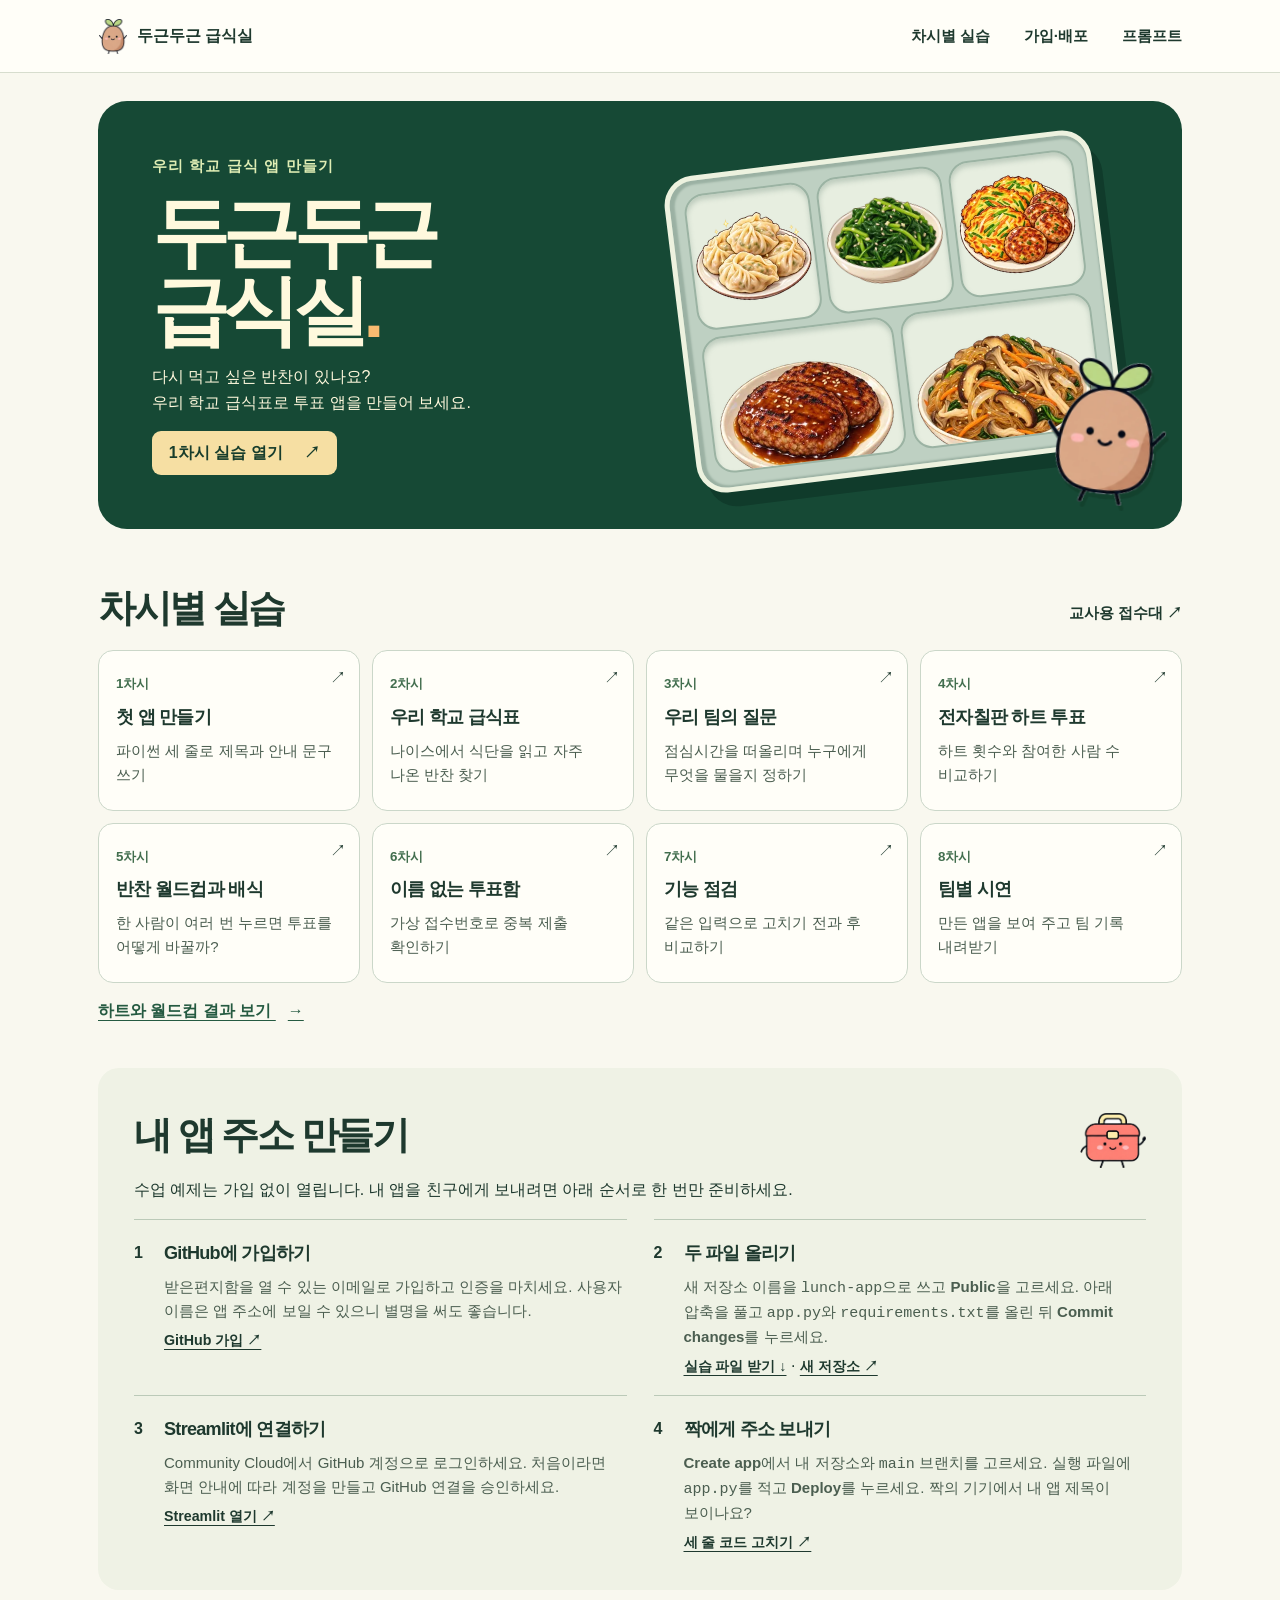
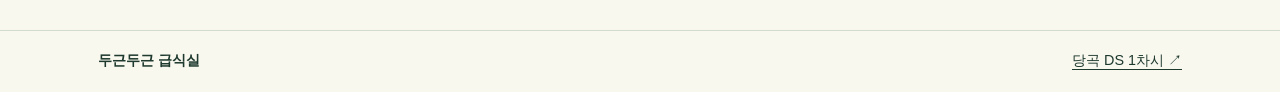
==== index.html @ 765007df "Publish the eight-session Streamlit lunch lab and first-app setup" ====
<!doctype html><html lang="ko"><head><meta charset="utf-8"><meta name="viewport" content="width=device-width,initial-scale=1"><meta name="theme-color" content="#174d3b"><title>두근두근 급식실 · 우리 학교 급식 앱 만들기</title><link rel="icon" href="assets/dugeun.webp"><link rel="stylesheet" href="site.css"></head><body>
<header><div class="bar"><a class="brand" href="./"><img src="assets/dugeun.webp" alt="">두근두근 급식실</a><nav aria-label="수업 메뉴"><a href="#lessons">차시별 실습</a><a href="#signup">가입·배포</a><a href="prompts.html">프롬프트</a></nav></div></header>
<main><section class="cover">
<div class="covercopy"><p class="class">우리 학교 급식 앱 만들기</p><h1>두근두근<br>급식실<span>.</span></h1><p>다시 먹고 싶은 반찬이 있나요?<br>우리 학교 급식표로 투표 앱을 만들어 보세요.</p><a class="btn light" href="lab/?lesson=1">1차시 실습 열기 <b>↗</b></a></div>
<div class="art" aria-hidden="true"><div class="tray"><div><img src="src/그림/3.webp" alt=""></div><div><img src="src/그림/4.webp" alt=""></div><div><img src="src/그림/7.webp" alt=""></div><div><img src="src/그림/1.webp" alt=""></div><div><img src="src/그림/0.webp" alt=""></div></div><img class="mascot" src="assets/dugeun.webp" alt=""></div></section>
<section id="lessons"><div class="section-title"><h2>차시별 실습</h2><a href="lab/?lesson=10">교사용 접수대 ↗</a></div><div class="units">
<a class="unit" href="lab/?lesson=1"><small>1차시</small><h3>첫 앱 만들기</h3><p>파이썬 세 줄로 제목과 안내 문구 쓰기</p><span aria-hidden="true">↗</span></a>
<a class="unit" href="lab/?lesson=2"><small>2차시</small><h3>우리 학교 급식표</h3><p>나이스에서 식단을 읽고 자주 나온 반찬 찾기</p><span aria-hidden="true">↗</span></a>
<a class="unit" href="lab/?lesson=3"><small>3차시</small><h3>우리 팀의 질문</h3><p>점심시간을 떠올리며 누구에게 무엇을 물을지 정하기</p><span aria-hidden="true">↗</span></a>
<a class="unit" href="lab/?lesson=4"><small>4차시</small><h3>전자칠판 하트 투표</h3><p>하트 횟수와 참여한 사람 수 비교하기</p><span aria-hidden="true">↗</span></a>
<a class="unit" href="lab/?lesson=5"><small>5차시</small><h3>반찬 월드컵과 배식</h3><p>한 사람이 여러 번 누르면 투표를 어떻게 바꿀까?</p><span aria-hidden="true">↗</span></a>
<a class="unit" href="lab/?lesson=6"><small>6차시</small><h3>이름 없는 투표함</h3><p>가상 접수번호로 중복 제출 확인하기</p><span aria-hidden="true">↗</span></a>
<a class="unit" href="lab/?lesson=7"><small>7차시</small><h3>기능 점검</h3><p>같은 입력으로 고치기 전과 후 비교하기</p><span aria-hidden="true">↗</span></a>
<a class="unit" href="lab/?lesson=8"><small>8차시</small><h3>팀별 시연</h3><p>만든 앱을 보여 주고 팀 기록 내려받기</p><span aria-hidden="true">↗</span></a>
</div><a class="results" href="lab/?lesson=9">하트와 월드컵 결과 보기 <b>→</b></a></section>
<section id="signup"><div class="section-title"><h2>내 앱 주소 만들기</h2><img src="assets/ttukttak.webp" alt=""></div><p>수업 예제는 가입 없이 열립니다. 내 앱을 친구에게 보내려면 아래 순서로 한 번만 준비하세요.</p><ol class="steps">
<li><h3>GitHub에 가입하기</h3><p>받은편지함을 열 수 있는 이메일로 가입하고 인증을 마치세요. 사용자 이름은 앱 주소에 보일 수 있으니 별명을 써도 좋습니다.</p><a href="https://github.com/signup">GitHub 가입 ↗</a></li>
<li><h3>두 파일 올리기</h3><p>새 저장소 이름을 <code>lunch-app</code>으로 쓰고 <b>Public</b>을 고르세요. 아래 압축을 풀고 <code>app.py</code>와 <code>requirements.txt</code>를 올린 뒤 <b>Commit changes</b>를 누르세요.</p><a href="starter/급식앱_첫파일.zip" download>실습 파일 받기 ↓</a> · <a href="https://github.com/new">새 저장소 ↗</a></li>
<li><h3>Streamlit에 연결하기</h3><p>Community Cloud에서 GitHub 계정으로 로그인하세요. 처음이라면 화면 안내에 따라 계정을 만들고 GitHub 연결을 승인하세요.</p><a href="https://share.streamlit.io/">Streamlit 열기 ↗</a></li>
<li><h3>짝에게 주소 보내기</h3><p><b>Create app</b>에서 내 저장소와 <code>main</code> 브랜치를 고르세요. 실행 파일에 <code>app.py</code>를 적고 <b>Deploy</b>를 누르세요. 짝의 기기에서 내 앱 제목이 보이나요?</p><a href="lab/?lesson=1">세 줄 코드 고치기 ↗</a></li>
</ol></section></main><footer><div><strong>두근두근 급식실</strong><a href="https://greatsong.github.io/ds-danggok-2026/lesson01.html">당곡 DS 1차시 ↗</a></div></footer></body></html>
---- site.css ----
*{box-sizing:border-box}html{scroll-behavior:smooth}body{margin:0;background:#f9f8ef;color:#1e392e;font:16px/1.6 Pretendard,-apple-system,BlinkMacSystemFont,"Apple SD Gothic Neo","Noto Sans KR",sans-serif;word-break:keep-all}a{color:inherit;text-underline-offset:4px}a:focus-visible{outline:3px solid #d77824;outline-offset:3px}header{border-bottom:1px solid #d7ddce;background:#fffef8}.bar,main,footer>div{max-width:1180px;margin:auto;padding:0 clamp(18px,4vw,48px)}.bar{display:flex;align-items:center;justify-content:space-between;min-height:72px}.brand{display:flex;gap:9px;align-items:center;font-weight:800;text-decoration:none}.brand img{width:30px;height:35px;object-fit:contain}nav{display:flex;gap:clamp(10px,3vw,34px)}nav a,.section-title a{font-weight:650;font-size:.94rem;text-decoration:none}nav a:hover,.section-title a:hover{text-decoration:underline}.cover{background:#164935;color:#fff9dd;border-radius:29px;margin:28px 0 48px;display:grid;grid-template-columns:1fr 1fr;align-items:center;overflow:hidden;min-height:369px}.covercopy{padding:clamp(26px,4.2vw,58px);padding-right:4px}.covercopy .class{font-weight:650;font-size:.91rem;letter-spacing:.08em;color:#dfedb4}.covercopy h1{font-size:clamp(3.35rem,6vw,5.35rem);line-height:1.01;letter-spacing:-.085em;margin:10px 0 15px}.covercopy h1 span{color:#f9bb70}.covercopy p{margin:0 0 16px;line-height:1.6}.btn{display:inline-flex;align-items:center;gap:21px;padding:9px 17px;border-radius:9px;text-decoration:none;font-weight:750}.light{background:#f6dfa3;color:#173d2c}.art{position:relative;align-self:stretch;display:grid;place-items:center;padding:26px 34px 34px 0}.tray{width:100%;max-width:430px;aspect-ratio:1.35;background:#bed0c2;border:5px solid #edf2df;border-radius:30px;box-shadow:inset 2px 1px 2px 3px #9bb1a3,9px 15px 0 #103b2b;transform:rotate(-7deg);display:grid;grid-template-columns:repeat(6,1fr);grid-template-rows:repeat(2,1fr);gap:7px;padding:14px}.tray div{min-height:0;min-width:0;grid-column:span 2;border-radius:20px;background:#e7eee0;border:2px solid #9bb3a3;box-shadow:inset 0 4px 5px #82998c65;display:grid;place-items:center;overflow:hidden}.tray div:nth-child(n+4){grid-column:span 3}.tray img{height:98%;width:98%;object-fit:contain}.mascot{position:absolute;right:3%;bottom:4%;width:22%;height:37%;object-fit:contain;transform:rotate(6deg);filter:drop-shadow(3px 5px 0 #103a2790)}section[id]{scroll-margin-top:20px}.section-title{display:flex;align-items:center;justify-content:space-between}.section-title img{height:55px}.section-title h2{font-size:clamp(1.65rem,3.3vw,2.4rem);letter-spacing:-.065em;margin:0 0 12px}.units{display:grid;grid-template-columns:repeat(4,1fr);gap:12px}.unit{position:relative;text-decoration:none;background:#fffef8;border:1px solid #cbd7c9;border-radius:15px;padding:19px 17px;min-height:145px}.unit:hover{border-color:#377e54;background:#edf3de}.unit small{color:#426e4e;font-weight:700}.unit h3,.steps h3{font-size:1.13rem;letter-spacing:-.04em;margin:7px 0}.unit p,.steps p{font-size:.94rem;line-height:1.6;margin:4px 0;color:#4b5e50}.unit span{position:absolute;top:14px;right:13px}.results{display:inline-block;margin:15px 0 30px;font-weight:650;color:#255a41}.results b{padding-left:12px}#signup{background:#eff2e5;border-radius:21px;margin:14px 0 40px;padding:clamp(18px,3.4vw,36px)}#signup>p{margin:0 0 16px}.steps{list-style:none;counter-reset:step;display:grid;grid-template-columns:1fr 1fr;gap:16px 27px;margin:0;padding:0}.steps li{counter-increment:step;border-top:1px solid #bbcab8;padding:12px 0 0 30px;position:relative}.steps li:before{content:counter(step);position:absolute;left:0;top:20px;font-weight:700}.steps a{font-size:.89rem;font-weight:650}.steps code{overflow-wrap:anywhere}footer{border-top:1px solid #d3dbce}footer>div{display:flex;justify-content:space-between;padding-top:18px;padding-bottom:23px;font-size:.9rem}@media(max-width:800px){.units{grid-template-columns:repeat(2,1fr)}.cover{min-height:300px}.art{padding:15px}.tray{border-radius:20px;gap:5px;padding:9px}}@media(max-width:550px){.bar{flex-wrap:wrap;padding-top:10px;padding-bottom:9px;gap:6px;min-height:60px}.brand{font-size:.95rem}.brand img{width:22px;height:26px}nav{gap:12px}nav a{font-size:.81rem}.cover{grid-template-columns:1fr;position:relative;margin-top:16px;margin-bottom:32px}.covercopy{padding:22px 23px 26px;z-index:1}.covercopy h1{font-size:3.45rem}.covercopy p:not(.class){font-size:.91rem}.art{position:absolute;right:-3%;width:50%;height:54%;top:8%;opacity:.98}.tray{border-width:3px;gap:3px;padding:5px;border-radius:13px}.tray div{border-radius:9px}.unit{padding:13px;min-height:130px}.unit h3{font-size:1.04rem}.unit p{font-size:.85rem}.units{gap:8px}.steps{grid-template-columns:1fr}.section-title a{font-size:.81rem}}@media(prefers-reduced-motion:reduce){html{scroll-behavior:auto}}
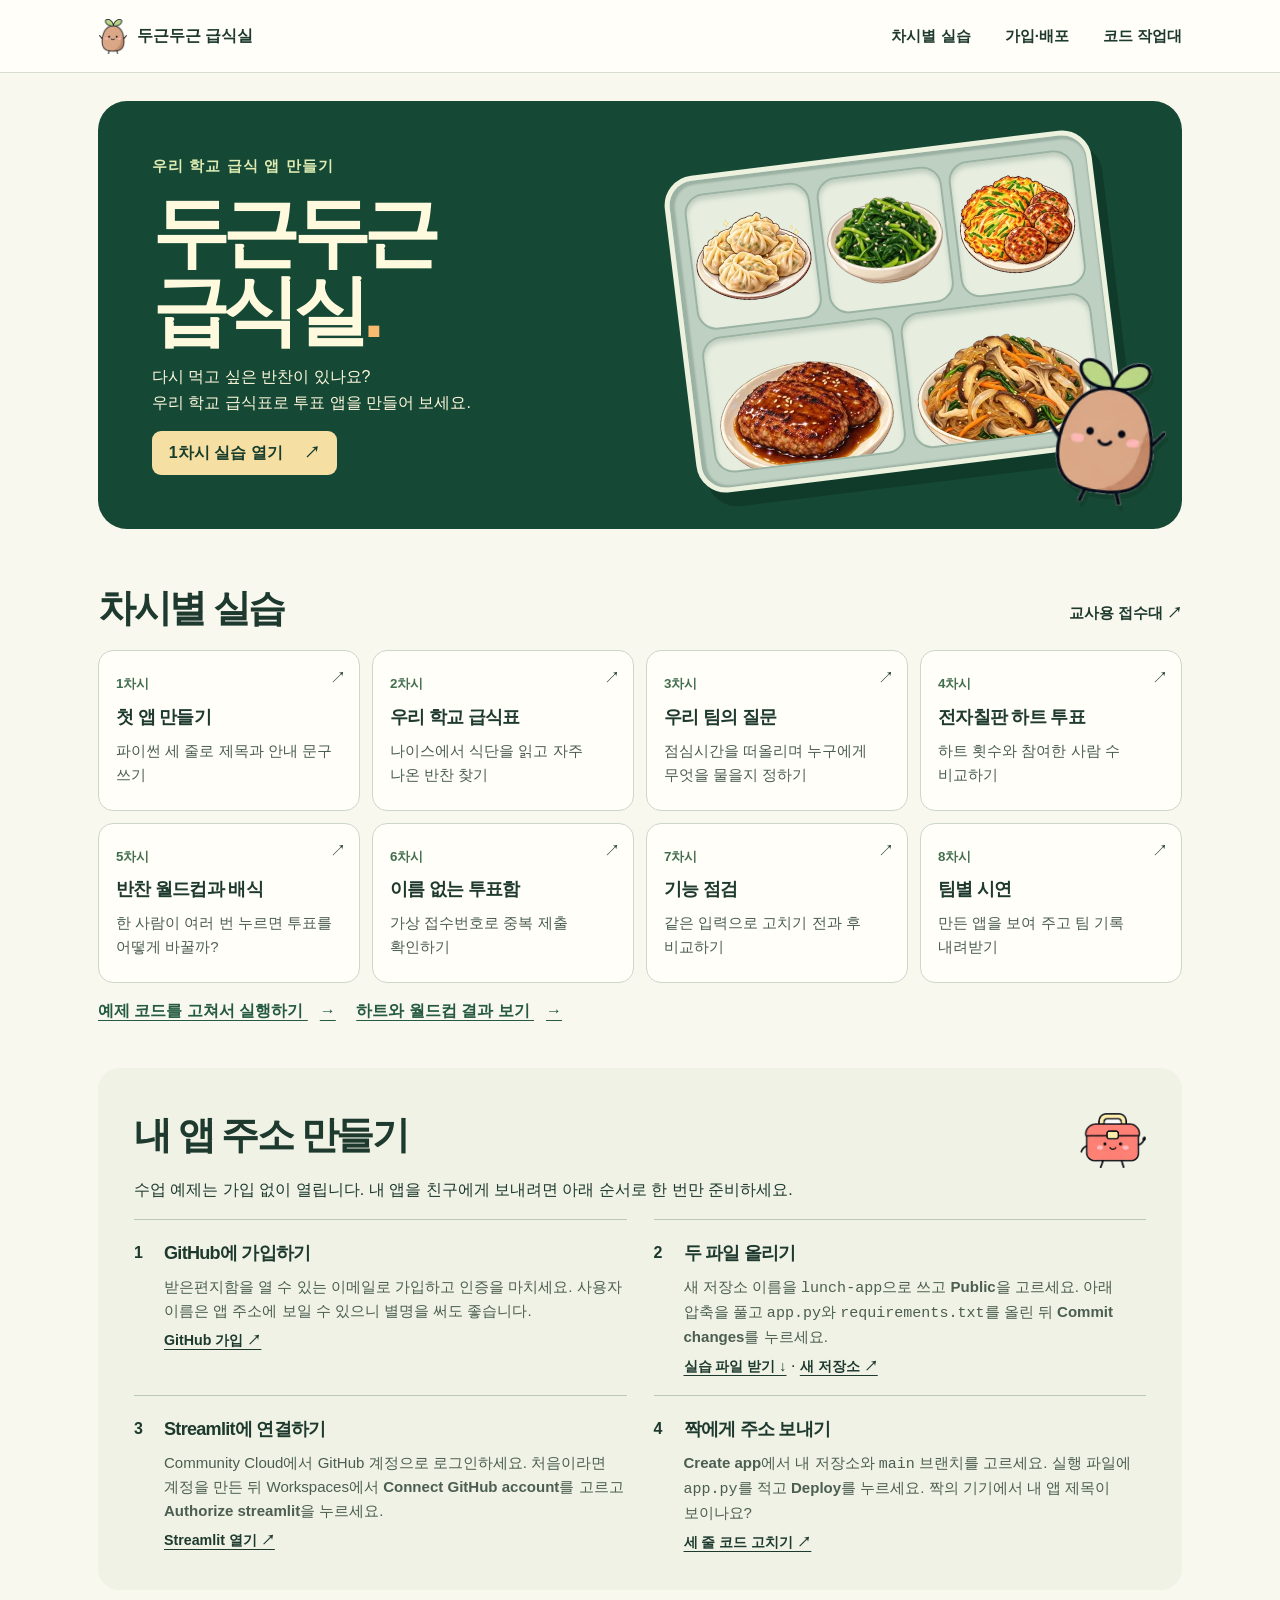
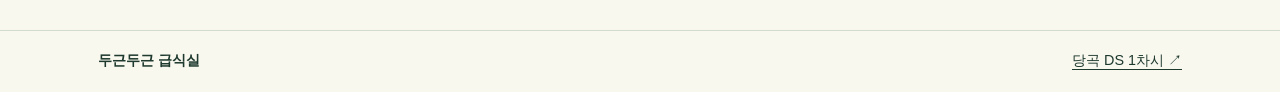
==== commit 9bd563a4: "Add a Python workbench with nine editable examples and classroom checks" ====
--- a/index.html
+++ b/index.html
@@ -1,5 +1,5 @@
 <!doctype html><html lang="ko"><head><meta charset="utf-8"><meta name="viewport" content="width=device-width,initial-scale=1"><meta name="theme-color" content="#174d3b"><title>두근두근 급식실 · 우리 학교 급식 앱 만들기</title><link rel="icon" href="assets/dugeun.webp"><link rel="stylesheet" href="site.css"></head><body>
-<header><div class="bar"><a class="brand" href="./"><img src="assets/dugeun.webp" alt="">두근두근 급식실</a><nav aria-label="수업 메뉴"><a href="#lessons">차시별 실습</a><a href="#signup">가입·배포</a><a href="prompts.html">프롬프트</a></nav></div></header>
+<header><div class="bar"><a class="brand" href="./"><img src="assets/dugeun.webp" alt="">두근두근 급식실</a><nav aria-label="수업 메뉴"><a href="#lessons">차시별 실습</a><a href="#signup">가입·배포</a><a href="workshop/">코드 작업대</a></nav></div></header>
 <main><section class="cover">
 <div class="covercopy"><p class="class">우리 학교 급식 앱 만들기</p><h1>두근두근<br>급식실<span>.</span></h1><p>다시 먹고 싶은 반찬이 있나요?<br>우리 학교 급식표로 투표 앱을 만들어 보세요.</p><a class="btn light" href="lab/?lesson=1">1차시 실습 열기 <b>↗</b></a></div>
 <div class="art" aria-hidden="true"><div class="tray"><div><img src="src/그림/3.webp" alt=""></div><div><img src="src/그림/4.webp" alt=""></div><div><img src="src/그림/7.webp" alt=""></div><div><img src="src/그림/1.webp" alt=""></div><div><img src="src/그림/0.webp" alt=""></div></div><img class="mascot" src="assets/dugeun.webp" alt=""></div></section>
@@ -12,10 +12,10 @@
 <a class="unit" href="lab/?lesson=6"><small>6차시</small><h3>이름 없는 투표함</h3><p>가상 접수번호로 중복 제출 확인하기</p><span aria-hidden="true">↗</span></a>
 <a class="unit" href="lab/?lesson=7"><small>7차시</small><h3>기능 점검</h3><p>같은 입력으로 고치기 전과 후 비교하기</p><span aria-hidden="true">↗</span></a>
 <a class="unit" href="lab/?lesson=8"><small>8차시</small><h3>팀별 시연</h3><p>만든 앱을 보여 주고 팀 기록 내려받기</p><span aria-hidden="true">↗</span></a>
-</div><a class="results" href="lab/?lesson=9">하트와 월드컵 결과 보기 <b>→</b></a></section>
+</div><a class="results" href="workshop/">예제 코드를 고쳐서 실행하기 <b>→</b></a> <span aria-hidden="true">　</span><a class="results" href="lab/?lesson=9">하트와 월드컵 결과 보기 <b>→</b></a></section>
 <section id="signup"><div class="section-title"><h2>내 앱 주소 만들기</h2><img src="assets/ttukttak.webp" alt=""></div><p>수업 예제는 가입 없이 열립니다. 내 앱을 친구에게 보내려면 아래 순서로 한 번만 준비하세요.</p><ol class="steps">
 <li><h3>GitHub에 가입하기</h3><p>받은편지함을 열 수 있는 이메일로 가입하고 인증을 마치세요. 사용자 이름은 앱 주소에 보일 수 있으니 별명을 써도 좋습니다.</p><a href="https://github.com/signup">GitHub 가입 ↗</a></li>
 <li><h3>두 파일 올리기</h3><p>새 저장소 이름을 <code>lunch-app</code>으로 쓰고 <b>Public</b>을 고르세요. 아래 압축을 풀고 <code>app.py</code>와 <code>requirements.txt</code>를 올린 뒤 <b>Commit changes</b>를 누르세요.</p><a href="starter/급식앱_첫파일.zip" download>실습 파일 받기 ↓</a> · <a href="https://github.com/new">새 저장소 ↗</a></li>
-<li><h3>Streamlit에 연결하기</h3><p>Community Cloud에서 GitHub 계정으로 로그인하세요. 처음이라면 화면 안내에 따라 계정을 만들고 GitHub 연결을 승인하세요.</p><a href="https://share.streamlit.io/">Streamlit 열기 ↗</a></li>
+<li><h3>Streamlit에 연결하기</h3><p>Community Cloud에서 GitHub 계정으로 로그인하세요. 처음이라면 계정을 만든 뒤 Workspaces에서 <b>Connect GitHub account</b>를 고르고 <b>Authorize streamlit</b>을 누르세요.</p><a href="https://share.streamlit.io/">Streamlit 열기 ↗</a></li>
 <li><h3>짝에게 주소 보내기</h3><p><b>Create app</b>에서 내 저장소와 <code>main</code> 브랜치를 고르세요. 실행 파일에 <code>app.py</code>를 적고 <b>Deploy</b>를 누르세요. 짝의 기기에서 내 앱 제목이 보이나요?</p><a href="lab/?lesson=1">세 줄 코드 고치기 ↗</a></li>
 </ol></section></main><footer><div><strong>두근두근 급식실</strong><a href="https://greatsong.github.io/ds-danggok-2026/lesson01.html">당곡 DS 1차시 ↗</a></div></footer></body></html>
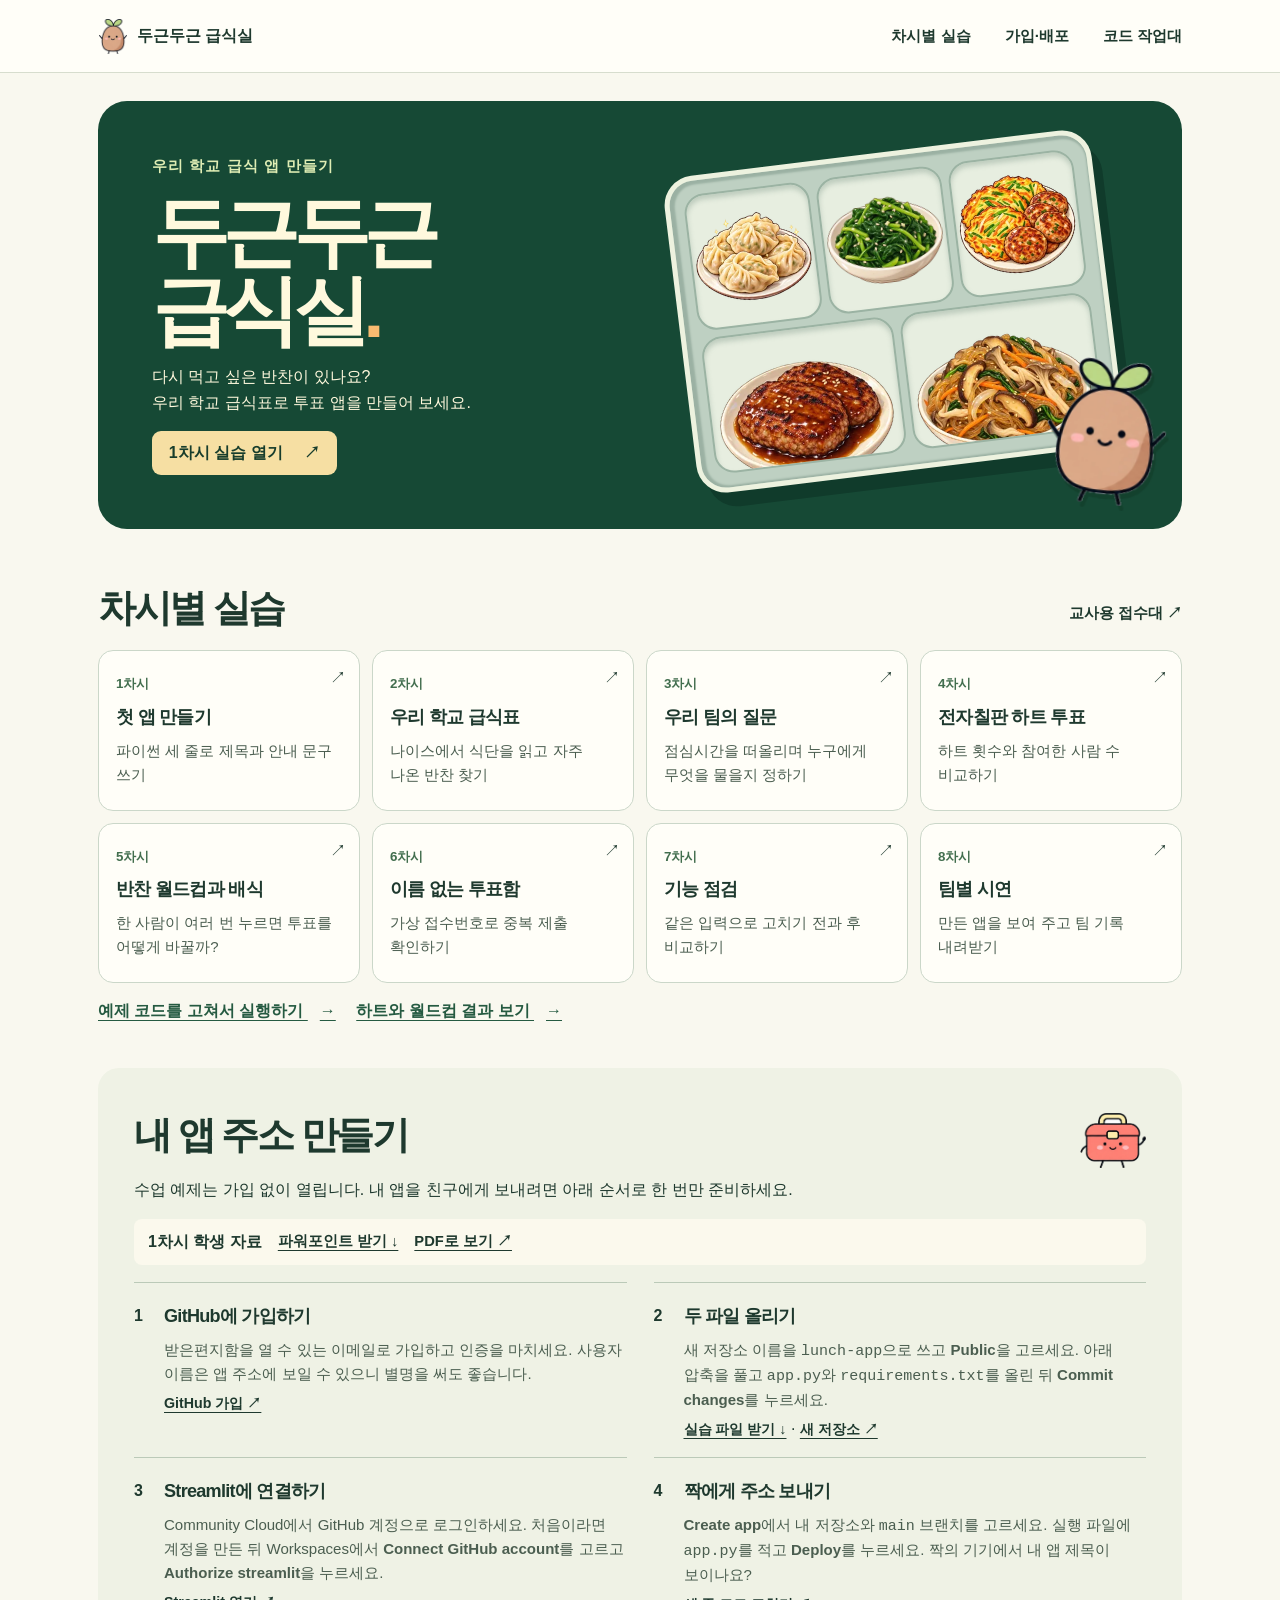
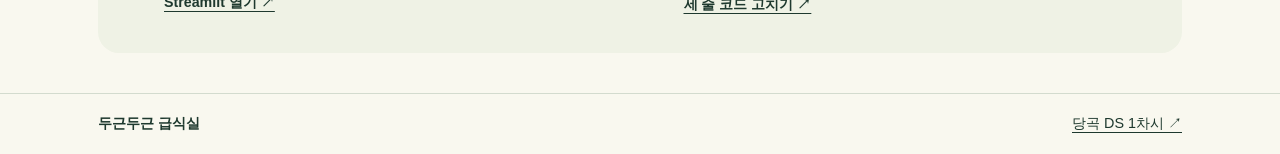
==== commit cae88982: "Link the first lesson slide deck and PDF from the signup guide" ====
--- a/index.html
+++ b/index.html
@@ -13,7 +13,7 @@
 <a class="unit" href="lab/?lesson=7"><small>7차시</small><h3>기능 점검</h3><p>같은 입력으로 고치기 전과 후 비교하기</p><span aria-hidden="true">↗</span></a>
 <a class="unit" href="lab/?lesson=8"><small>8차시</small><h3>팀별 시연</h3><p>만든 앱을 보여 주고 팀 기록 내려받기</p><span aria-hidden="true">↗</span></a>
 </div><a class="results" href="workshop/">예제 코드를 고쳐서 실행하기 <b>→</b></a> <span aria-hidden="true">　</span><a class="results" href="lab/?lesson=9">하트와 월드컵 결과 보기 <b>→</b></a></section>
-<section id="signup"><div class="section-title"><h2>내 앱 주소 만들기</h2><img src="assets/ttukttak.webp" alt=""></div><p>수업 예제는 가입 없이 열립니다. 내 앱을 친구에게 보내려면 아래 순서로 한 번만 준비하세요.</p><ol class="steps">
+<section id="signup"><div class="section-title"><h2>내 앱 주소 만들기</h2><img src="assets/ttukttak.webp" alt=""></div><p>수업 예제는 가입 없이 열립니다. 내 앱을 친구에게 보내려면 아래 순서로 한 번만 준비하세요.</p><div class="deck"><strong>1차시 학생 자료</strong> <a href="lesson01/%EB%91%90%EA%B7%BC%EB%91%90%EA%B7%BC%20%EA%B8%89%EC%8B%9D%EC%8B%A4_%ED%95%99%EC%83%9D%EC%9A%A9%201%EC%B0%A8%EC%8B%9C_ChatGPT_2026-11-21_1106_KST.pptx">파워포인트 받기 ↓</a> <a href="lesson01/%EB%91%90%EA%B7%BC%EB%91%90%EA%B7%BC%20%EA%B8%89%EC%8B%9D%EC%8B%A4_%ED%95%99%EC%83%9D%EC%9A%A9%201%EC%B0%A8%EC%8B%9C_ChatGPT_2026-11-21_1106_KST.pdf">PDF로 보기 ↗</a></div><ol class="steps">
 <li><h3>GitHub에 가입하기</h3><p>받은편지함을 열 수 있는 이메일로 가입하고 인증을 마치세요. 사용자 이름은 앱 주소에 보일 수 있으니 별명을 써도 좋습니다.</p><a href="https://github.com/signup">GitHub 가입 ↗</a></li>
 <li><h3>두 파일 올리기</h3><p>새 저장소 이름을 <code>lunch-app</code>으로 쓰고 <b>Public</b>을 고르세요. 아래 압축을 풀고 <code>app.py</code>와 <code>requirements.txt</code>를 올린 뒤 <b>Commit changes</b>를 누르세요.</p><a href="starter/급식앱_첫파일.zip" download>실습 파일 받기 ↓</a> · <a href="https://github.com/new">새 저장소 ↗</a></li>
 <li><h3>Streamlit에 연결하기</h3><p>Community Cloud에서 GitHub 계정으로 로그인하세요. 처음이라면 계정을 만든 뒤 Workspaces에서 <b>Connect GitHub account</b>를 고르고 <b>Authorize streamlit</b>을 누르세요.</p><a href="https://share.streamlit.io/">Streamlit 열기 ↗</a></li>
--- a/site.css
+++ b/site.css
@@ -1 +1,2 @@
 *{box-sizing:border-box}html{scroll-behavior:smooth}body{margin:0;background:#f9f8ef;color:#1e392e;font:16px/1.6 Pretendard,-apple-system,BlinkMacSystemFont,"Apple SD Gothic Neo","Noto Sans KR",sans-serif;word-break:keep-all}a{color:inherit;text-underline-offset:4px}a:focus-visible{outline:3px solid #d77824;outline-offset:3px}header{border-bottom:1px solid #d7ddce;background:#fffef8}.bar,main,footer>div{max-width:1180px;margin:auto;padding:0 clamp(18px,4vw,48px)}.bar{display:flex;align-items:center;justify-content:space-between;min-height:72px}.brand{display:flex;gap:9px;align-items:center;font-weight:800;text-decoration:none}.brand img{width:30px;height:35px;object-fit:contain}nav{display:flex;gap:clamp(10px,3vw,34px)}nav a,.section-title a{font-weight:650;font-size:.94rem;text-decoration:none}nav a:hover,.section-title a:hover{text-decoration:underline}.cover{background:#164935;color:#fff9dd;border-radius:29px;margin:28px 0 48px;display:grid;grid-template-columns:1fr 1fr;align-items:center;overflow:hidden;min-height:369px}.covercopy{padding:clamp(26px,4.2vw,58px);padding-right:4px}.covercopy .class{font-weight:650;font-size:.91rem;letter-spacing:.08em;color:#dfedb4}.covercopy h1{font-size:clamp(3.35rem,6vw,5.35rem);line-height:1.01;letter-spacing:-.085em;margin:10px 0 15px}.covercopy h1 span{color:#f9bb70}.covercopy p{margin:0 0 16px;line-height:1.6}.btn{display:inline-flex;align-items:center;gap:21px;padding:9px 17px;border-radius:9px;text-decoration:none;font-weight:750}.light{background:#f6dfa3;color:#173d2c}.art{position:relative;align-self:stretch;display:grid;place-items:center;padding:26px 34px 34px 0}.tray{width:100%;max-width:430px;aspect-ratio:1.35;background:#bed0c2;border:5px solid #edf2df;border-radius:30px;box-shadow:inset 2px 1px 2px 3px #9bb1a3,9px 15px 0 #103b2b;transform:rotate(-7deg);display:grid;grid-template-columns:repeat(6,1fr);grid-template-rows:repeat(2,1fr);gap:7px;padding:14px}.tray div{min-height:0;min-width:0;grid-column:span 2;border-radius:20px;background:#e7eee0;border:2px solid #9bb3a3;box-shadow:inset 0 4px 5px #82998c65;display:grid;place-items:center;overflow:hidden}.tray div:nth-child(n+4){grid-column:span 3}.tray img{height:98%;width:98%;object-fit:contain}.mascot{position:absolute;right:3%;bottom:4%;width:22%;height:37%;object-fit:contain;transform:rotate(6deg);filter:drop-shadow(3px 5px 0 #103a2790)}section[id]{scroll-margin-top:20px}.section-title{display:flex;align-items:center;justify-content:space-between}.section-title img{height:55px}.section-title h2{font-size:clamp(1.65rem,3.3vw,2.4rem);letter-spacing:-.065em;margin:0 0 12px}.units{display:grid;grid-template-columns:repeat(4,1fr);gap:12px}.unit{position:relative;text-decoration:none;background:#fffef8;border:1px solid #cbd7c9;border-radius:15px;padding:19px 17px;min-height:145px}.unit:hover{border-color:#377e54;background:#edf3de}.unit small{color:#426e4e;font-weight:700}.unit h3,.steps h3{font-size:1.13rem;letter-spacing:-.04em;margin:7px 0}.unit p,.steps p{font-size:.94rem;line-height:1.6;margin:4px 0;color:#4b5e50}.unit span{position:absolute;top:14px;right:13px}.results{display:inline-block;margin:15px 0 30px;font-weight:650;color:#255a41}.results b{padding-left:12px}#signup{background:#eff2e5;border-radius:21px;margin:14px 0 40px;padding:clamp(18px,3.4vw,36px)}#signup>p{margin:0 0 16px}.steps{list-style:none;counter-reset:step;display:grid;grid-template-columns:1fr 1fr;gap:16px 27px;margin:0;padding:0}.steps li{counter-increment:step;border-top:1px solid #bbcab8;padding:12px 0 0 30px;position:relative}.steps li:before{content:counter(step);position:absolute;left:0;top:20px;font-weight:700}.steps a{font-size:.89rem;font-weight:650}.steps code{overflow-wrap:anywhere}footer{border-top:1px solid #d3dbce}footer>div{display:flex;justify-content:space-between;padding-top:18px;padding-bottom:23px;font-size:.9rem}@media(max-width:800px){.units{grid-template-columns:repeat(2,1fr)}.cover{min-height:300px}.art{padding:15px}.tray{border-radius:20px;gap:5px;padding:9px}}@media(max-width:550px){.bar{flex-wrap:wrap;padding-top:10px;padding-bottom:9px;gap:6px;min-height:60px}.brand{font-size:.95rem}.brand img{width:22px;height:26px}nav{gap:12px}nav a{font-size:.81rem}.cover{grid-template-columns:1fr;position:relative;margin-top:16px;margin-bottom:32px}.covercopy{padding:22px 23px 26px;z-index:1}.covercopy h1{font-size:3.45rem}.covercopy p:not(.class){font-size:.91rem}.art{position:absolute;right:-3%;width:50%;height:54%;top:8%;opacity:.98}.tray{border-width:3px;gap:3px;padding:5px;border-radius:13px}.tray div{border-radius:9px}.unit{padding:13px;min-height:130px}.unit h3{font-size:1.04rem}.unit p{font-size:.85rem}.units{gap:8px}.steps{grid-template-columns:1fr}.section-title a{font-size:.81rem}}@media(prefers-reduced-motion:reduce){html{scroll-behavior:auto}}
+.deck{display:flex;flex-wrap:wrap;align-items:center;gap:9px 16px;margin:12px 0 17px;padding:10px 14px;background:#fbf9ed;border-radius:8px}.deck a{font-size:.92rem;font-weight:650}
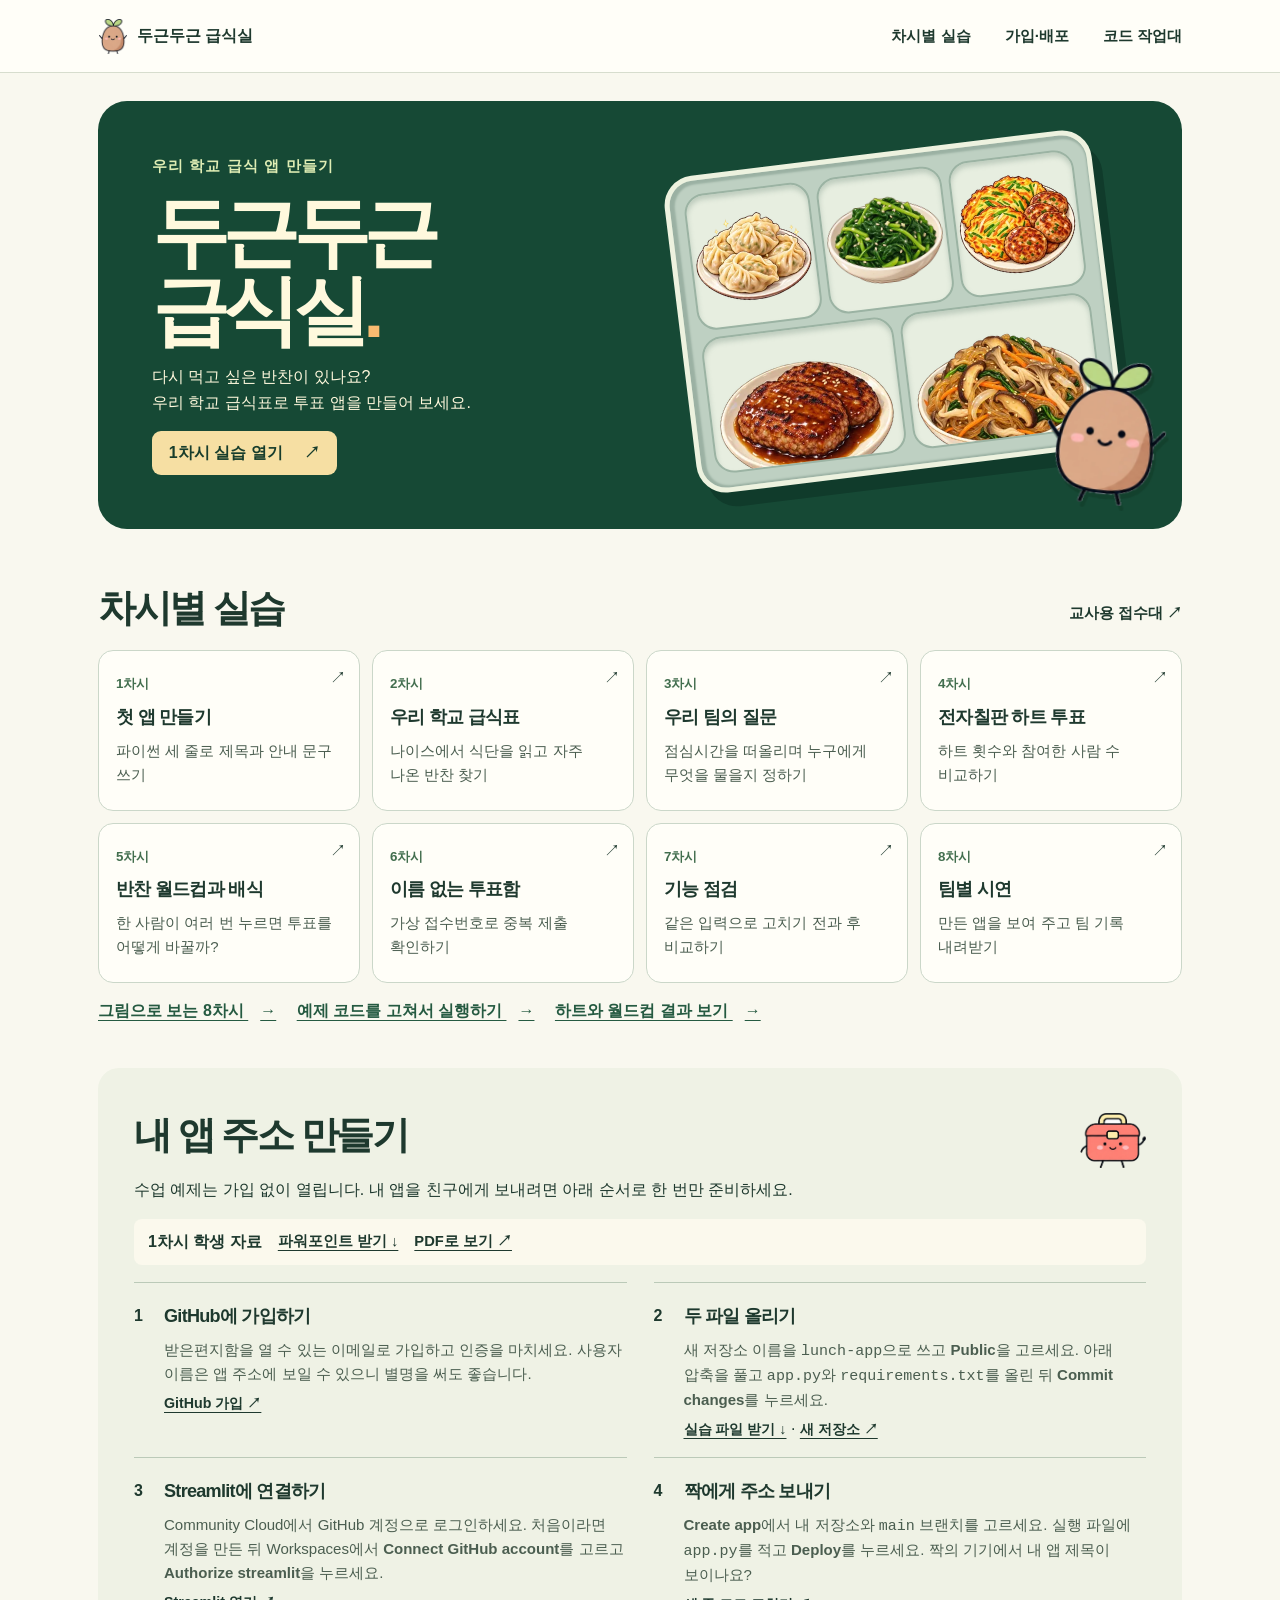
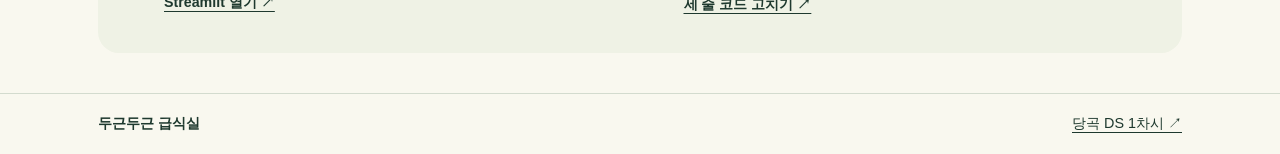
==== commit b1e22ac5: "Show the teaching diagrams for eight sessions and link the revised opening lesson" ====
--- a/index.html
+++ b/index.html
@@ -12,8 +12,8 @@
 <a class="unit" href="lab/?lesson=6"><small>6차시</small><h3>이름 없는 투표함</h3><p>가상 접수번호로 중복 제출 확인하기</p><span aria-hidden="true">↗</span></a>
 <a class="unit" href="lab/?lesson=7"><small>7차시</small><h3>기능 점검</h3><p>같은 입력으로 고치기 전과 후 비교하기</p><span aria-hidden="true">↗</span></a>
 <a class="unit" href="lab/?lesson=8"><small>8차시</small><h3>팀별 시연</h3><p>만든 앱을 보여 주고 팀 기록 내려받기</p><span aria-hidden="true">↗</span></a>
-</div><a class="results" href="workshop/">예제 코드를 고쳐서 실행하기 <b>→</b></a> <span aria-hidden="true">　</span><a class="results" href="lab/?lesson=9">하트와 월드컵 결과 보기 <b>→</b></a></section>
-<section id="signup"><div class="section-title"><h2>내 앱 주소 만들기</h2><img src="assets/ttukttak.webp" alt=""></div><p>수업 예제는 가입 없이 열립니다. 내 앱을 친구에게 보내려면 아래 순서로 한 번만 준비하세요.</p><div class="deck"><strong>1차시 학생 자료</strong> <a href="lesson01/%EB%91%90%EA%B7%BC%EB%91%90%EA%B7%BC%20%EA%B8%89%EC%8B%9D%EC%8B%A4_%ED%95%99%EC%83%9D%EC%9A%A9%201%EC%B0%A8%EC%8B%9C_ChatGPT_2026-11-21_1106_KST.pptx">파워포인트 받기 ↓</a> <a href="lesson01/%EB%91%90%EA%B7%BC%EB%91%90%EA%B7%BC%20%EA%B8%89%EC%8B%9D%EC%8B%A4_%ED%95%99%EC%83%9D%EC%9A%A9%201%EC%B0%A8%EC%8B%9C_ChatGPT_2026-11-21_1106_KST.pdf">PDF로 보기 ↗</a></div><ol class="steps">
+</div><a class="results" href="visuals/">그림으로 보는 8차시 <b>→</b></a> <span aria-hidden="true">　</span><a class="results" href="workshop/">예제 코드를 고쳐서 실행하기 <b>→</b></a> <span aria-hidden="true">　</span><a class="results" href="lab/?lesson=9">하트와 월드컵 결과 보기 <b>→</b></a></section>
+<section id="signup"><div class="section-title"><h2>내 앱 주소 만들기</h2><img src="assets/ttukttak.webp" alt=""></div><p>수업 예제는 가입 없이 열립니다. 내 앱을 친구에게 보내려면 아래 순서로 한 번만 준비하세요.</p><div class="deck"><strong>1차시 학생 자료</strong> <a href="lesson01/%EB%91%90%EA%B7%BC%EB%91%90%EA%B7%BC%20%EA%B8%89%EC%8B%9D%EC%8B%A4_%ED%95%99%EC%83%9D%EC%9A%A9%201%EC%B0%A8%EC%8B%9C_ChatGPT_2026-11-21_1120_KST.pptx">파워포인트 받기 ↓</a> <a href="lesson01/%EB%91%90%EA%B7%BC%EB%91%90%EA%B7%BC%20%EA%B8%89%EC%8B%9D%EC%8B%A4_%ED%95%99%EC%83%9D%EC%9A%A9%201%EC%B0%A8%EC%8B%9C_ChatGPT_2026-11-21_1120_KST.pdf">PDF로 보기 ↗</a></div><ol class="steps">
 <li><h3>GitHub에 가입하기</h3><p>받은편지함을 열 수 있는 이메일로 가입하고 인증을 마치세요. 사용자 이름은 앱 주소에 보일 수 있으니 별명을 써도 좋습니다.</p><a href="https://github.com/signup">GitHub 가입 ↗</a></li>
 <li><h3>두 파일 올리기</h3><p>새 저장소 이름을 <code>lunch-app</code>으로 쓰고 <b>Public</b>을 고르세요. 아래 압축을 풀고 <code>app.py</code>와 <code>requirements.txt</code>를 올린 뒤 <b>Commit changes</b>를 누르세요.</p><a href="starter/급식앱_첫파일.zip" download>실습 파일 받기 ↓</a> · <a href="https://github.com/new">새 저장소 ↗</a></li>
 <li><h3>Streamlit에 연결하기</h3><p>Community Cloud에서 GitHub 계정으로 로그인하세요. 처음이라면 계정을 만든 뒤 Workspaces에서 <b>Connect GitHub account</b>를 고르고 <b>Authorize streamlit</b>을 누르세요.</p><a href="https://share.streamlit.io/">Streamlit 열기 ↗</a></li>
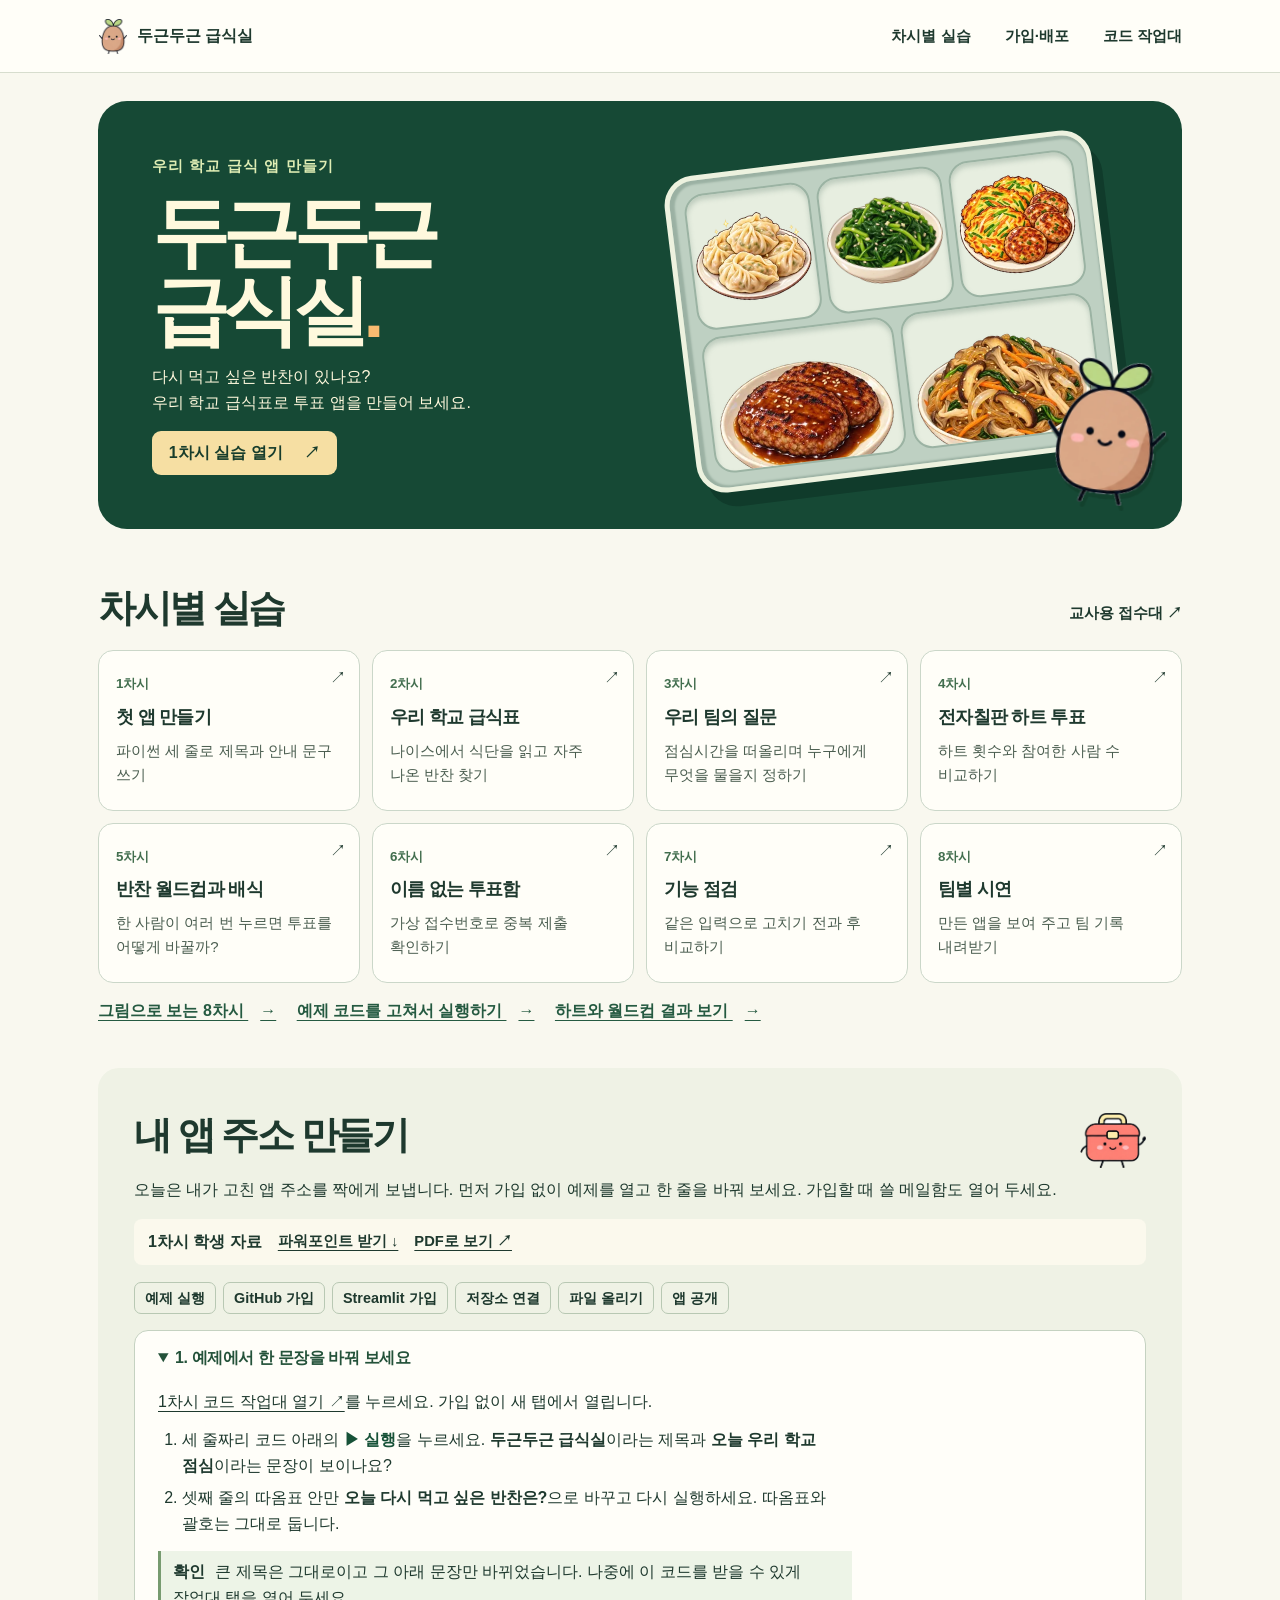
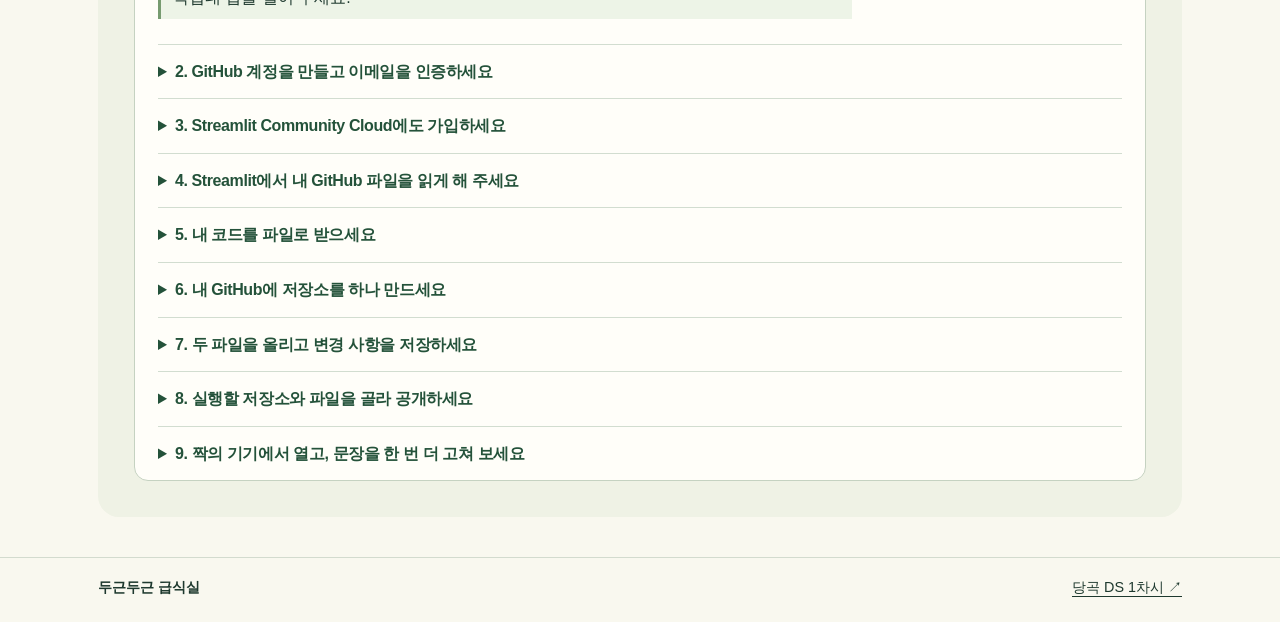
==== commit 318a19e7: "Walk students through GitHub, Streamlit signup, repository access, and their first shared app" ====
--- a/index.html
+++ b/index.html
@@ -13,9 +13,99 @@
 <a class="unit" href="lab/?lesson=7"><small>7차시</small><h3>기능 점검</h3><p>같은 입력으로 고치기 전과 후 비교하기</p><span aria-hidden="true">↗</span></a>
 <a class="unit" href="lab/?lesson=8"><small>8차시</small><h3>팀별 시연</h3><p>만든 앱을 보여 주고 팀 기록 내려받기</p><span aria-hidden="true">↗</span></a>
 </div><a class="results" href="visuals/">그림으로 보는 8차시 <b>→</b></a> <span aria-hidden="true">　</span><a class="results" href="workshop/">예제 코드를 고쳐서 실행하기 <b>→</b></a> <span aria-hidden="true">　</span><a class="results" href="lab/?lesson=9">하트와 월드컵 결과 보기 <b>→</b></a></section>
-<section id="signup"><div class="section-title"><h2>내 앱 주소 만들기</h2><img src="assets/ttukttak.webp" alt=""></div><p>수업 예제는 가입 없이 열립니다. 내 앱을 친구에게 보내려면 아래 순서로 한 번만 준비하세요.</p><div class="deck"><strong>1차시 학생 자료</strong> <a href="lesson01/%EB%91%90%EA%B7%BC%EB%91%90%EA%B7%BC%20%EA%B8%89%EC%8B%9D%EC%8B%A4_%ED%95%99%EC%83%9D%EC%9A%A9%201%EC%B0%A8%EC%8B%9C_ChatGPT_2026-11-21_1120_KST.pptx">파워포인트 받기 ↓</a> <a href="lesson01/%EB%91%90%EA%B7%BC%EB%91%90%EA%B7%BC%20%EA%B8%89%EC%8B%9D%EC%8B%A4_%ED%95%99%EC%83%9D%EC%9A%A9%201%EC%B0%A8%EC%8B%9C_ChatGPT_2026-11-21_1120_KST.pdf">PDF로 보기 ↗</a></div><ol class="steps">
-<li><h3>GitHub에 가입하기</h3><p>받은편지함을 열 수 있는 이메일로 가입하고 인증을 마치세요. 사용자 이름은 앱 주소에 보일 수 있으니 별명을 써도 좋습니다.</p><a href="https://github.com/signup">GitHub 가입 ↗</a></li>
-<li><h3>두 파일 올리기</h3><p>새 저장소 이름을 <code>lunch-app</code>으로 쓰고 <b>Public</b>을 고르세요. 아래 압축을 풀고 <code>app.py</code>와 <code>requirements.txt</code>를 올린 뒤 <b>Commit changes</b>를 누르세요.</p><a href="starter/급식앱_첫파일.zip" download>실습 파일 받기 ↓</a> · <a href="https://github.com/new">새 저장소 ↗</a></li>
-<li><h3>Streamlit에 연결하기</h3><p>Community Cloud에서 GitHub 계정으로 로그인하세요. 처음이라면 계정을 만든 뒤 Workspaces에서 <b>Connect GitHub account</b>를 고르고 <b>Authorize streamlit</b>을 누르세요.</p><a href="https://share.streamlit.io/">Streamlit 열기 ↗</a></li>
-<li><h3>짝에게 주소 보내기</h3><p><b>Create app</b>에서 내 저장소와 <code>main</code> 브랜치를 고르세요. 실행 파일에 <code>app.py</code>를 적고 <b>Deploy</b>를 누르세요. 짝의 기기에서 내 앱 제목이 보이나요?</p><a href="lab/?lesson=1">세 줄 코드 고치기 ↗</a></li>
-</ol></section></main><footer><div><strong>두근두근 급식실</strong><a href="https://greatsong.github.io/ds-danggok-2026/lesson01.html">당곡 DS 1차시 ↗</a></div></footer></body></html>
+<section id="signup"><div class="section-title"><h2>내 앱 주소 만들기</h2><img src="assets/ttukttak.webp" alt=""></div><p>오늘은 내가 고친 앱 주소를 짝에게 보냅니다. 먼저 가입 없이 예제를 열고 한 줄을 바꿔 보세요. 가입할 때 쓸 메일함도 열어 두세요.</p>
+<div class="deck"><strong>1차시 학생 자료</strong> <a href="lesson01/%EB%91%90%EA%B7%BC%EB%91%90%EA%B7%BC%20%EA%B8%89%EC%8B%9D%EC%8B%A4_%ED%95%99%EC%83%9D%EC%9A%A9%201%EC%B0%A8%EC%8B%9C_ChatGPT_2026-11-21_1124_KST.pptx">파워포인트 받기 ↓</a> <a href="lesson01/%EB%91%90%EA%B7%BC%EB%91%90%EA%B7%BC%20%EA%B8%89%EC%8B%9D%EC%8B%A4_%ED%95%99%EC%83%9D%EC%9A%A9%201%EC%B0%A8%EC%8B%9C_ChatGPT_2026-11-21_1124_KST.pdf">PDF로 보기 ↗</a></div>
+<nav class="setup-jump" aria-label="1차시 진행 순서">
+  <a href="#first-try">예제 실행</a><a href="#github-account">GitHub 가입</a><a href="#streamlit-account">Streamlit 가입</a><a href="#github-connect">저장소 연결</a><a href="#first-files">파일 올리기</a><a href="#first-deploy">앱 공개</a>
+</nav>
+<div class="setup-list">
+<details id="first-try" open>
+  <summary>1. 예제에서 한 문장을 바꿔 보세요</summary>
+  <div class="setup-body">
+    <p><a href="workshop/?unit=1" target="_blank" rel="noopener">1차시 코드 작업대 열기 ↗</a>를 누르세요. 가입 없이 새 탭에서 열립니다.</p>
+    <ol><li>세 줄짜리 코드 아래의 <strong>▶ 실행</strong>을 누르세요. <b>두근두근 급식실</b>이라는 제목과 <b>오늘 우리 학교 점심</b>이라는 문장이 보이나요?</li><li>셋째 줄의 따옴표 안만 <b>오늘 다시 먹고 싶은 반찬은?</b>으로 바꾸고 다시 실행하세요. 따옴표와 괄호는 그대로 둡니다.</li></ol>
+    <p class="setup-check"><b>확인</b> 큰 제목은 그대로이고 그 아래 문장만 바뀌었습니다. 나중에 이 코드를 받을 수 있게 작업대 탭을 열어 두세요.</p>
+  </div>
+</details>
+<details id="github-account">
+  <summary>2. GitHub 계정을 만들고 이메일을 인증하세요</summary>
+  <div class="setup-body">
+    <p>GitHub는 내 코드를 보관할 곳입니다. 이미 계정이 있으면 <a href="https://github.com/login" target="_blank" rel="noopener">GitHub 로그인 ↗</a> 후 바로 3번으로 가세요.</p>
+    <ol><li><a href="https://github.com/signup" target="_blank" rel="noopener">GitHub 가입 페이지 ↗</a>를 엽니다. 이메일로 가입한다면 받은편지함을 열 수 있는 이메일, 비밀번호, <b>Username</b>(사용자 이름)을 입력하세요. 이미 쓰는 이름이라는 안내가 뜨면 이름 뒤에 숫자를 붙여 보세요.</li><li>사람인지 확인하는 문제가 뜨면 화면 안내에 따라 완료하세요. GitHub에서 보낸 메일을 열어 인증 링크를 누르거나, 인증 코드가 왔다면 GitHub 가입 창에 입력하세요.</li></ol>
+    <p class="setup-check"><b>확인</b> GitHub에 로그인한 뒤 오른쪽 위 프로필 메뉴에서 내 사용자 이름을 확인합니다. 이 이름은 잠시 뒤 앱을 공개할 때 다시 씁니다.</p>
+    <p class="setup-help">메일이 안 오면 입력한 주소와 스팸함을 확인하세요. 인증을 기다리는 동안 짝과 코드 작업대를 함께 써도 됩니다.</p>
+  </div>
+</details>
+<details id="streamlit-account">
+  <summary>3. Streamlit Community Cloud에도 가입하세요</summary>
+  <div class="setup-body">
+    <p>내 코드를 실행해 친구가 열 수 있는 주소를 만드는 곳입니다. 방금 만든 GitHub 계정으로 본인을 확인하면 Streamlit용 비밀번호를 한 번 더 정할 필요가 없습니다.</p>
+    <ol><li><a href="https://share.streamlit.io/" target="_blank" rel="noopener">Streamlit Community Cloud 열기 ↗</a>. <strong>Continue to sign-in</strong>을 누르세요. 처음이라면 로그인 화면의 <b>Don’t have an account?</b> 옆 <strong>Sign up</strong>을 누르세요. 이미 가입했다면 로그인 화면에서 계속합니다.</li><li><strong>Continue with GitHub</strong>를 누르세요. GitHub 로그인 창이 뜨면 2번에서 쓴 계정으로 로그인합니다. Streamlit Community Cloud가 이메일을 확인하도록 허용할지 물으면 계정과 앱 이름을 확인하고 승인하세요.</li><li>첫 가입 정보 화면이 나오면 <b>Primary email</b>을 확인하고 필수 항목을 채우세요. 맨 아래 <strong>Continue</strong>를 누르세요. 이미 가입한 학생은 이 화면을 건너뛰고 작업 공간으로 들어갑니다.</li></ol>
+    <div class="setup-screens">
+      <figure><img src="assets/onboarding/streamlit-sign-in.png" alt="처음 보이는 로그인 화면. 맨 아래에 Sign up이 있습니다." width="785" height="832" loading="lazy"><figcaption>처음 가입할 때는 맨 아래 <b>Sign up</b></figcaption></figure>
+      <figure><img src="assets/onboarding/streamlit-sign-up.png" alt="Sign up 화면의 가입 방법 중 Continue with GitHub 버튼" width="745" height="404" loading="lazy"><figcaption>가입 화면에서 <b>Continue with GitHub</b></figcaption></figure>
+    </div>
+    <p class="setup-check"><b>가입 완료</b> 작업 공간이 열리면 Streamlit 계정이 생긴 겁니다. 왼쪽 위 <b>Workspaces</b>에 경고 표시가 있으면 4번에서 내 GitHub 저장소를 연결하세요.</p>
+  </div>
+</details>
+<details id="github-connect">
+  <summary>4. Streamlit에서 내 GitHub 파일을 읽게 해 주세요</summary>
+  <div class="setup-body">
+    <p>앞 단계에서는 내 이메일로 로그인했습니다. 이제 내가 공개한 코드를 Streamlit이 읽을 수 있도록 연결합니다.</p>
+    <ol><li>Streamlit 왼쪽 위 <strong>Workspaces</strong>를 누르고 <strong>Connect GitHub account</strong>를 고르세요.</li><li>GitHub로 이동하면 내 계정인지 확인하고 <strong>Authorize streamlit</strong>을 누르세요. 다시 로그인하라는 창이 뜨면 같은 GitHub 계정을 쓰세요.</li></ol>
+    <p class="setup-check"><b>연결 완료</b> Streamlit으로 돌아왔을 때 왼쪽 위에 내 GitHub 사용자 이름이 보입니다. 처음부터 내 이름이 보였으면 5번으로 가세요.</p>
+  </div>
+</details>
+<details id="first-files">
+  <summary>5. 내 코드를 파일로 받으세요</summary>
+  <div class="setup-body">
+    <ol><li>처음에 열어 둔 <b>코드 작업대</b> 탭으로 돌아갑니다. 내 문구가 맞는지 확인하고 편집창 위의 <strong>코드 받기 ↓</strong>를 누르세요. 받은 <code>app.py</code>에 내가 고친 세 줄이 들어 있습니다.</li><li><a href="starter/requirements.txt" download="requirements.txt">requirements.txt 받기 ↓</a>를 누르세요. 파일 안의 <code>streamlit</code> 한 줄은 앱 실행에 필요한 도구의 이름입니다.</li><li>브라우저의 다운로드 목록이나 기기의 다운로드 폴더를 열어 두 파일을 찾으세요. 여러 번 받아 <code>app (1).py</code>처럼 숫자가 붙었다면 내가 고친 파일의 이름을 <code>app.py</code>로 정리하세요.</li></ol>
+    <p class="setup-check"><b>올릴 파일</b> <code>app.py</code>와 <code>requirements.txt</code>, 두 개입니다. 작업대 탭을 닫았다면 <a href="workshop/?unit=1" target="_blank" rel="noopener">코드 작업대 ↗</a>를 다시 열어 문구부터 고치세요.</p>
+  </div>
+</details>
+<details id="first-repo">
+  <summary>6. 내 GitHub에 저장소를 하나 만드세요</summary>
+  <div class="setup-body">
+    <p>저장소(Repository)는 한 앱에 쓸 파일을 모아 두는 곳입니다.</p>
+    <ol><li><a href="https://github.com/new" target="_blank" rel="noopener">새 저장소 만들기 ↗</a>에서 <b>Owner</b>가 내 사용자 이름인지 확인하세요. <b>Repository name</b>에 <code>lunch-app</code>을 적습니다.</li><li>공개 범위는 <strong>Public</strong>을 고르고, <b>Add README</b>는 꺼 둔 뒤 <strong>Create repository</strong>를 누르세요.</li></ol>
+    <p class="setup-check"><b>확인</b> 화면 위에 <code>내 사용자 이름 / lunch-app</code>이 보입니다. 이미 같은 이름의 수업용 저장소가 있다면 그 저장소의 <b>Code</b> 화면에서 7번을 시작하세요.</p>
+  </div>
+</details>
+<details id="first-upload">
+  <summary>7. 두 파일을 올리고 변경 사항을 저장하세요</summary>
+  <div class="setup-body">
+    <ol><li>빈 저장소 안내에서 <strong>uploading an existing file</strong>을 누르세요. 파일 목록이 이미 보인다면 위쪽 <strong>Add file</strong>에서 <strong>Upload files</strong>를 고르세요.</li><li>파일 두 개를 업로드 칸에 끌어 놓거나 <strong>choose your files</strong>를 눌러 고르세요. 두 이름이 보이면 아래에 <b>첫 급식 앱</b>이라고 변경 내용을 적고 <strong>Commit changes</strong>를 누르세요. 저장할 곳을 고르는 창이 나오면 현재 브랜치에 저장하세요.</li></ol>
+    <p class="setup-check"><b>확인</b> <b>Code</b> 화면 첫 목록에 <code>app.py</code>와 <code>requirements.txt</code>가 나란히 보여야 합니다. 목록 위 브랜치 이름도 보세요. 보통 <code>main</code>입니다.</p>
+  </div>
+</details>
+<details id="first-deploy">
+  <summary>8. 실행할 저장소와 파일을 골라 공개하세요</summary>
+  <div class="setup-body">
+    <ol><li><a href="https://share.streamlit.io/" target="_blank" rel="noopener">Streamlit 작업 공간 ↗</a>에서 오른쪽 위 <strong>Create app</strong>을 누르세요. 이미 만든 앱이 있는지 물으면 <strong>Yup, I have an app</strong>을 고르세요.</li><li>아래 세 칸을 채우세요. 예시의 ‘내 사용자 이름’ 자리에는 2번에서 확인한 이름을 씁니다.</li></ol>
+    <dl class="setup-fields"><div><dt>Repository</dt><dd><code>내 사용자 이름/lunch-app</code></dd></div><div><dt>Branch</dt><dd><code>main</code> 또는 7번에서 확인한 브랜치 이름</dd></div><div><dt>Main file path</dt><dd><code>app.py</code></dd></div></dl>
+    <p>세 칸을 확인한 뒤 <strong>Deploy</strong>를 누르세요. 앱을 준비하는 동안 잠깐 기다립니다.</p>
+    <p class="setup-check"><b>공개 완료</b> 주소 끝이 <code>.streamlit.app</code>인 화면에 내 제목과 내가 고친 문구가 보입니다.</p>
+    <p class="setup-help">저장소가 목록에 없으면 소유자와 저장소 이름을 직접 입력하세요. 그래도 찾지 못하면 4번의 사용자 이름과 7번의 <b>Public</b> 표시를 다시 보세요. 파일을 찾지 못했다면 GitHub 첫 목록의 대소문자와 파일 경로를 확인하세요.</p>
+  </div>
+</details>
+<details id="first-share">
+  <summary>9. 짝의 기기에서 열고, 문장을 한 번 더 고쳐 보세요</summary>
+  <div class="setup-body">
+    <ol><li>앱 제목이 보이는 브라우저 주소창에서 <code>.streamlit.app</code> 주소를 복사해 짝에게 보내세요. 짝에게 제목 아래 한 줄을 읽어 달라고 하세요.</li><li>내 GitHub 저장소에서 <code>app.py</code>를 열고 연필 모양 <b>Edit</b>를 누르세요. 셋째 줄의 따옴표 안 문장을 하나 바꾸고 <b>Commit changes</b>로 같은 브랜치에 저장하세요.</li><li>잠시 뒤 짝에게 같은 앱 주소를 새로고침해 달라고 하세요. 짝이 새 문장을 읽으면 오늘 실습은 끝입니다.</li></ol>
+    <p class="setup-help">짝의 화면에 파일 목록이 보이면 GitHub 주소를 보낸 겁니다. Streamlit 작업 공간에서 내 앱을 열고, 제목이 보이는 탭의 주소를 다시 보내세요.</p>
+  </div>
+</details>
+</div>
+</section></main><footer><div><strong>두근두근 급식실</strong><a href="https://greatsong.github.io/ds-danggok-2026/lesson01.html">당곡 DS 1차시 ↗</a></div></footer>
+<script>
+function openGuideStep() {
+  const step = document.getElementById(location.hash.slice(1));
+  if (step && step.matches(".setup-list details")) step.open = true;
+}
+document.querySelector(".setup-jump").addEventListener("click", event => {
+  const link = event.target.closest("a");
+  if (link) document.querySelector(link.hash).open = true;
+});
+window.addEventListener("hashchange", openGuideStep);
+openGuideStep();
+</script></body></html>
--- a/site.css
+++ b/site.css
@@ -1,2 +1,28 @@
 *{box-sizing:border-box}html{scroll-behavior:smooth}body{margin:0;background:#f9f8ef;color:#1e392e;font:16px/1.6 Pretendard,-apple-system,BlinkMacSystemFont,"Apple SD Gothic Neo","Noto Sans KR",sans-serif;word-break:keep-all}a{color:inherit;text-underline-offset:4px}a:focus-visible{outline:3px solid #d77824;outline-offset:3px}header{border-bottom:1px solid #d7ddce;background:#fffef8}.bar,main,footer>div{max-width:1180px;margin:auto;padding:0 clamp(18px,4vw,48px)}.bar{display:flex;align-items:center;justify-content:space-between;min-height:72px}.brand{display:flex;gap:9px;align-items:center;font-weight:800;text-decoration:none}.brand img{width:30px;height:35px;object-fit:contain}nav{display:flex;gap:clamp(10px,3vw,34px)}nav a,.section-title a{font-weight:650;font-size:.94rem;text-decoration:none}nav a:hover,.section-title a:hover{text-decoration:underline}.cover{background:#164935;color:#fff9dd;border-radius:29px;margin:28px 0 48px;display:grid;grid-template-columns:1fr 1fr;align-items:center;overflow:hidden;min-height:369px}.covercopy{padding:clamp(26px,4.2vw,58px);padding-right:4px}.covercopy .class{font-weight:650;font-size:.91rem;letter-spacing:.08em;color:#dfedb4}.covercopy h1{font-size:clamp(3.35rem,6vw,5.35rem);line-height:1.01;letter-spacing:-.085em;margin:10px 0 15px}.covercopy h1 span{color:#f9bb70}.covercopy p{margin:0 0 16px;line-height:1.6}.btn{display:inline-flex;align-items:center;gap:21px;padding:9px 17px;border-radius:9px;text-decoration:none;font-weight:750}.light{background:#f6dfa3;color:#173d2c}.art{position:relative;align-self:stretch;display:grid;place-items:center;padding:26px 34px 34px 0}.tray{width:100%;max-width:430px;aspect-ratio:1.35;background:#bed0c2;border:5px solid #edf2df;border-radius:30px;box-shadow:inset 2px 1px 2px 3px #9bb1a3,9px 15px 0 #103b2b;transform:rotate(-7deg);display:grid;grid-template-columns:repeat(6,1fr);grid-template-rows:repeat(2,1fr);gap:7px;padding:14px}.tray div{min-height:0;min-width:0;grid-column:span 2;border-radius:20px;background:#e7eee0;border:2px solid #9bb3a3;box-shadow:inset 0 4px 5px #82998c65;display:grid;place-items:center;overflow:hidden}.tray div:nth-child(n+4){grid-column:span 3}.tray img{height:98%;width:98%;object-fit:contain}.mascot{position:absolute;right:3%;bottom:4%;width:22%;height:37%;object-fit:contain;transform:rotate(6deg);filter:drop-shadow(3px 5px 0 #103a2790)}section[id]{scroll-margin-top:20px}.section-title{display:flex;align-items:center;justify-content:space-between}.section-title img{height:55px}.section-title h2{font-size:clamp(1.65rem,3.3vw,2.4rem);letter-spacing:-.065em;margin:0 0 12px}.units{display:grid;grid-template-columns:repeat(4,1fr);gap:12px}.unit{position:relative;text-decoration:none;background:#fffef8;border:1px solid #cbd7c9;border-radius:15px;padding:19px 17px;min-height:145px}.unit:hover{border-color:#377e54;background:#edf3de}.unit small{color:#426e4e;font-weight:700}.unit h3,.steps h3{font-size:1.13rem;letter-spacing:-.04em;margin:7px 0}.unit p,.steps p{font-size:.94rem;line-height:1.6;margin:4px 0;color:#4b5e50}.unit span{position:absolute;top:14px;right:13px}.results{display:inline-block;margin:15px 0 30px;font-weight:650;color:#255a41}.results b{padding-left:12px}#signup{background:#eff2e5;border-radius:21px;margin:14px 0 40px;padding:clamp(18px,3.4vw,36px)}#signup>p{margin:0 0 16px}.steps{list-style:none;counter-reset:step;display:grid;grid-template-columns:1fr 1fr;gap:16px 27px;margin:0;padding:0}.steps li{counter-increment:step;border-top:1px solid #bbcab8;padding:12px 0 0 30px;position:relative}.steps li:before{content:counter(step);position:absolute;left:0;top:20px;font-weight:700}.steps a{font-size:.89rem;font-weight:650}.steps code{overflow-wrap:anywhere}footer{border-top:1px solid #d3dbce}footer>div{display:flex;justify-content:space-between;padding-top:18px;padding-bottom:23px;font-size:.9rem}@media(max-width:800px){.units{grid-template-columns:repeat(2,1fr)}.cover{min-height:300px}.art{padding:15px}.tray{border-radius:20px;gap:5px;padding:9px}}@media(max-width:550px){.bar{flex-wrap:wrap;padding-top:10px;padding-bottom:9px;gap:6px;min-height:60px}.brand{font-size:.95rem}.brand img{width:22px;height:26px}nav{gap:12px}nav a{font-size:.81rem}.cover{grid-template-columns:1fr;position:relative;margin-top:16px;margin-bottom:32px}.covercopy{padding:22px 23px 26px;z-index:1}.covercopy h1{font-size:3.45rem}.covercopy p:not(.class){font-size:.91rem}.art{position:absolute;right:-3%;width:50%;height:54%;top:8%;opacity:.98}.tray{border-width:3px;gap:3px;padding:5px;border-radius:13px}.tray div{border-radius:9px}.unit{padding:13px;min-height:130px}.unit h3{font-size:1.04rem}.unit p{font-size:.85rem}.units{gap:8px}.steps{grid-template-columns:1fr}.section-title a{font-size:.81rem}}@media(prefers-reduced-motion:reduce){html{scroll-behavior:auto}}
 .deck{display:flex;flex-wrap:wrap;align-items:center;gap:9px 16px;margin:12px 0 17px;padding:10px 14px;background:#fbf9ed;border-radius:8px}.deck a{font-size:.92rem;font-weight:650}
+
+.setup-jump {display:flex;flex-wrap:wrap;gap:7px;margin:16px 0}
+.setup-jump a {border:1px solid #b8c8b3;border-radius:7px;padding:5px 10px;font-size:.9rem;line-height:1.4}
+.setup-list {background:#fffef9;border:1px solid #c5d2c1;border-radius:14px;padding:0 clamp(13px,2vw,23px)}
+.setup-list details + details {border-top:1px solid #d2ddd0}
+.setup-list details {scroll-margin-top:15px}
+.setup-list summary {padding:14px 0;cursor:pointer;font-weight:750;color:#24523a;letter-spacing:-.025em}
+.setup-list summary:focus-visible {outline:3px solid #d77824;outline-offset:2px}
+.setup-body {padding-bottom:15px;max-width:78ch}
+.setup-body p {margin:5px 0 10px}
+.setup-body ol {margin:5px 0 10px;padding-left:1.5em}
+.setup-body li {padding:2px 0 5px}
+.setup-body code {background:#f1f2e8;padding:2px 3px;border-radius:3px;overflow-wrap:anywhere}
+.setup-body strong {color:#175238}
+.setup-check {background:#edf4e7;border-left:3px solid #779b70;padding:8px 12px}
+.setup-check b:first-child {margin-right:6px}
+.setup-help {color:#506353;font-size:.93rem}
+.setup-fields {margin:8px 0 12px;padding:2px 12px;background:#f0f4e9;border-radius:8px}
+.setup-fields div {display:grid;grid-template-columns:minmax(95px,8em) 1fr;gap:6px;padding:5px 0}
+.setup-fields dt {font-weight:700}
+.setup-fields dd {margin:0;min-width:0}
+.setup-screens {display:grid;grid-template-columns:1fr 1fr;align-items:start;gap:14px;margin:14px 0}
+.setup-screens figure {margin:0;min-width:0}
+.setup-screens img {display:block;width:100%;height:auto;border:1px solid #cbd6cc;background:#fff}
+.setup-screens figcaption {margin:4px 0;color:#395943;font-size:.87rem}
+@media (max-width:500px) { .setup-screens {grid-template-columns:1fr} }
